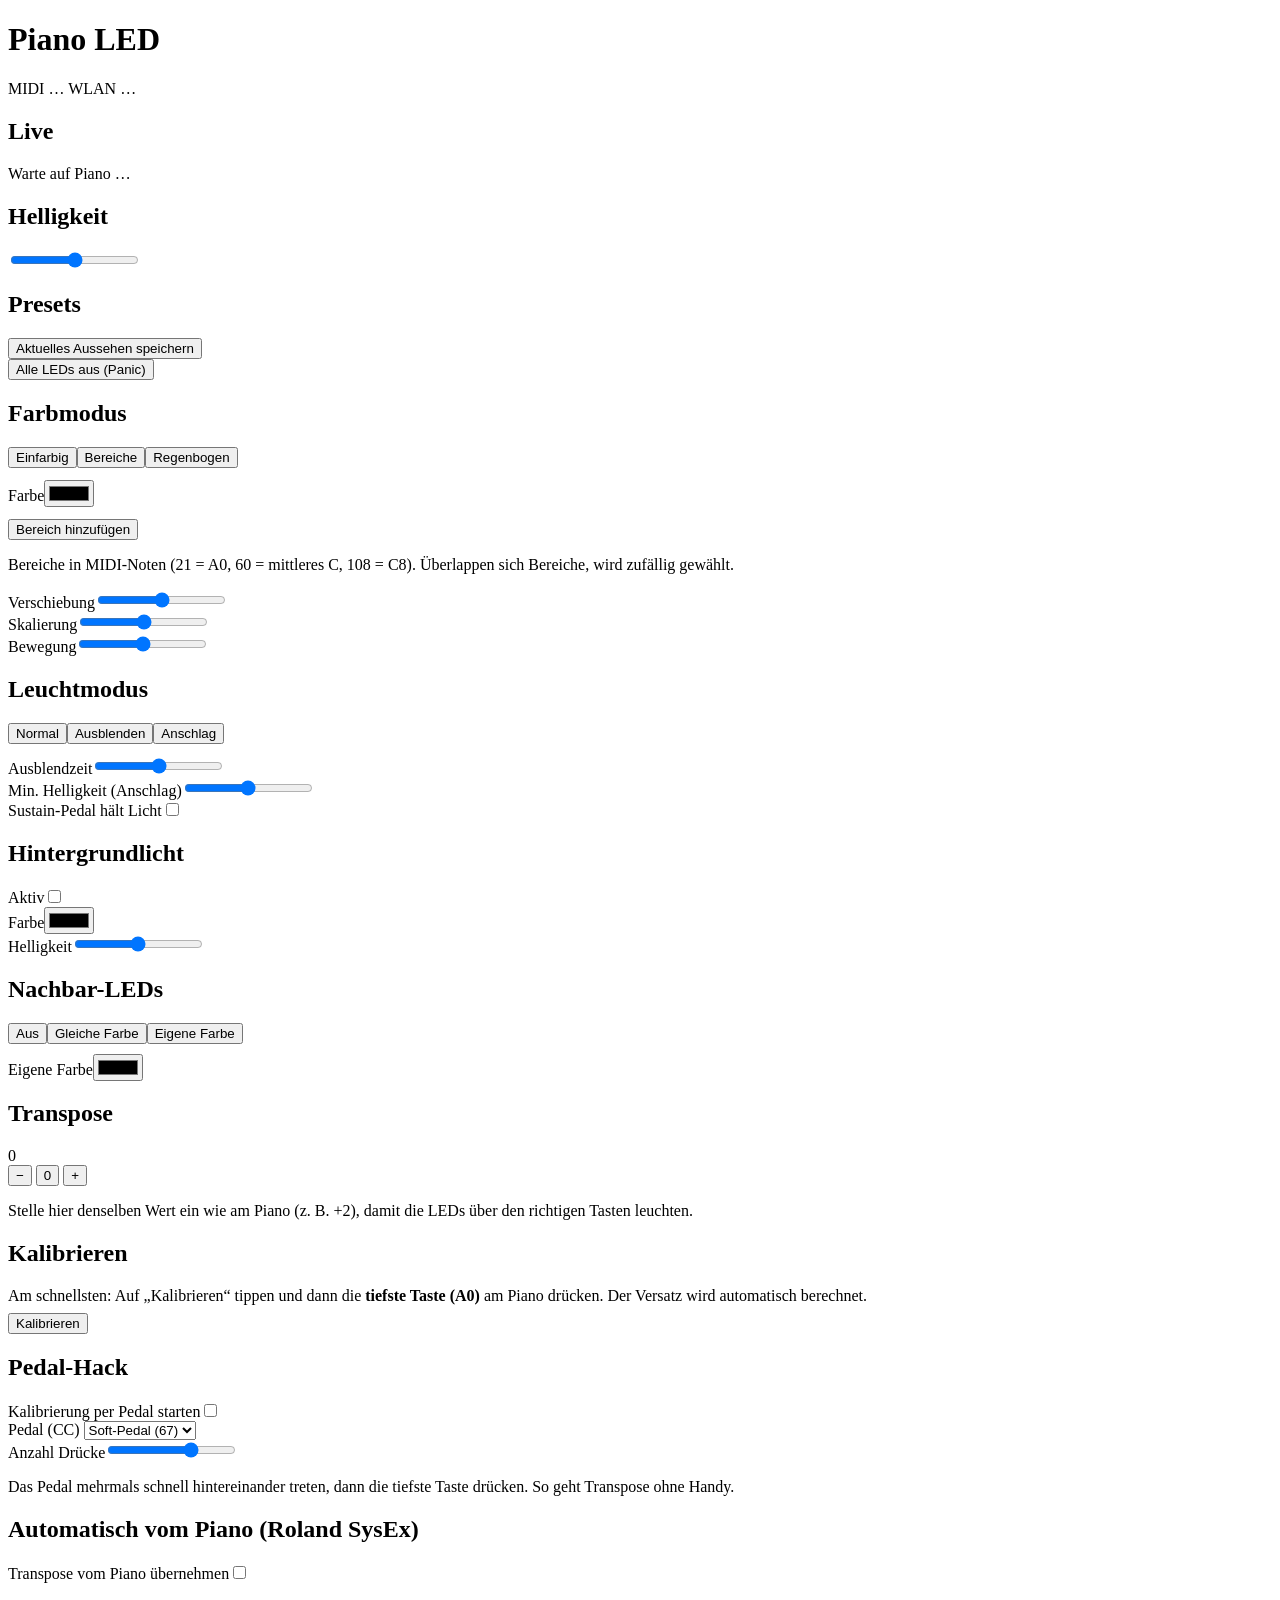
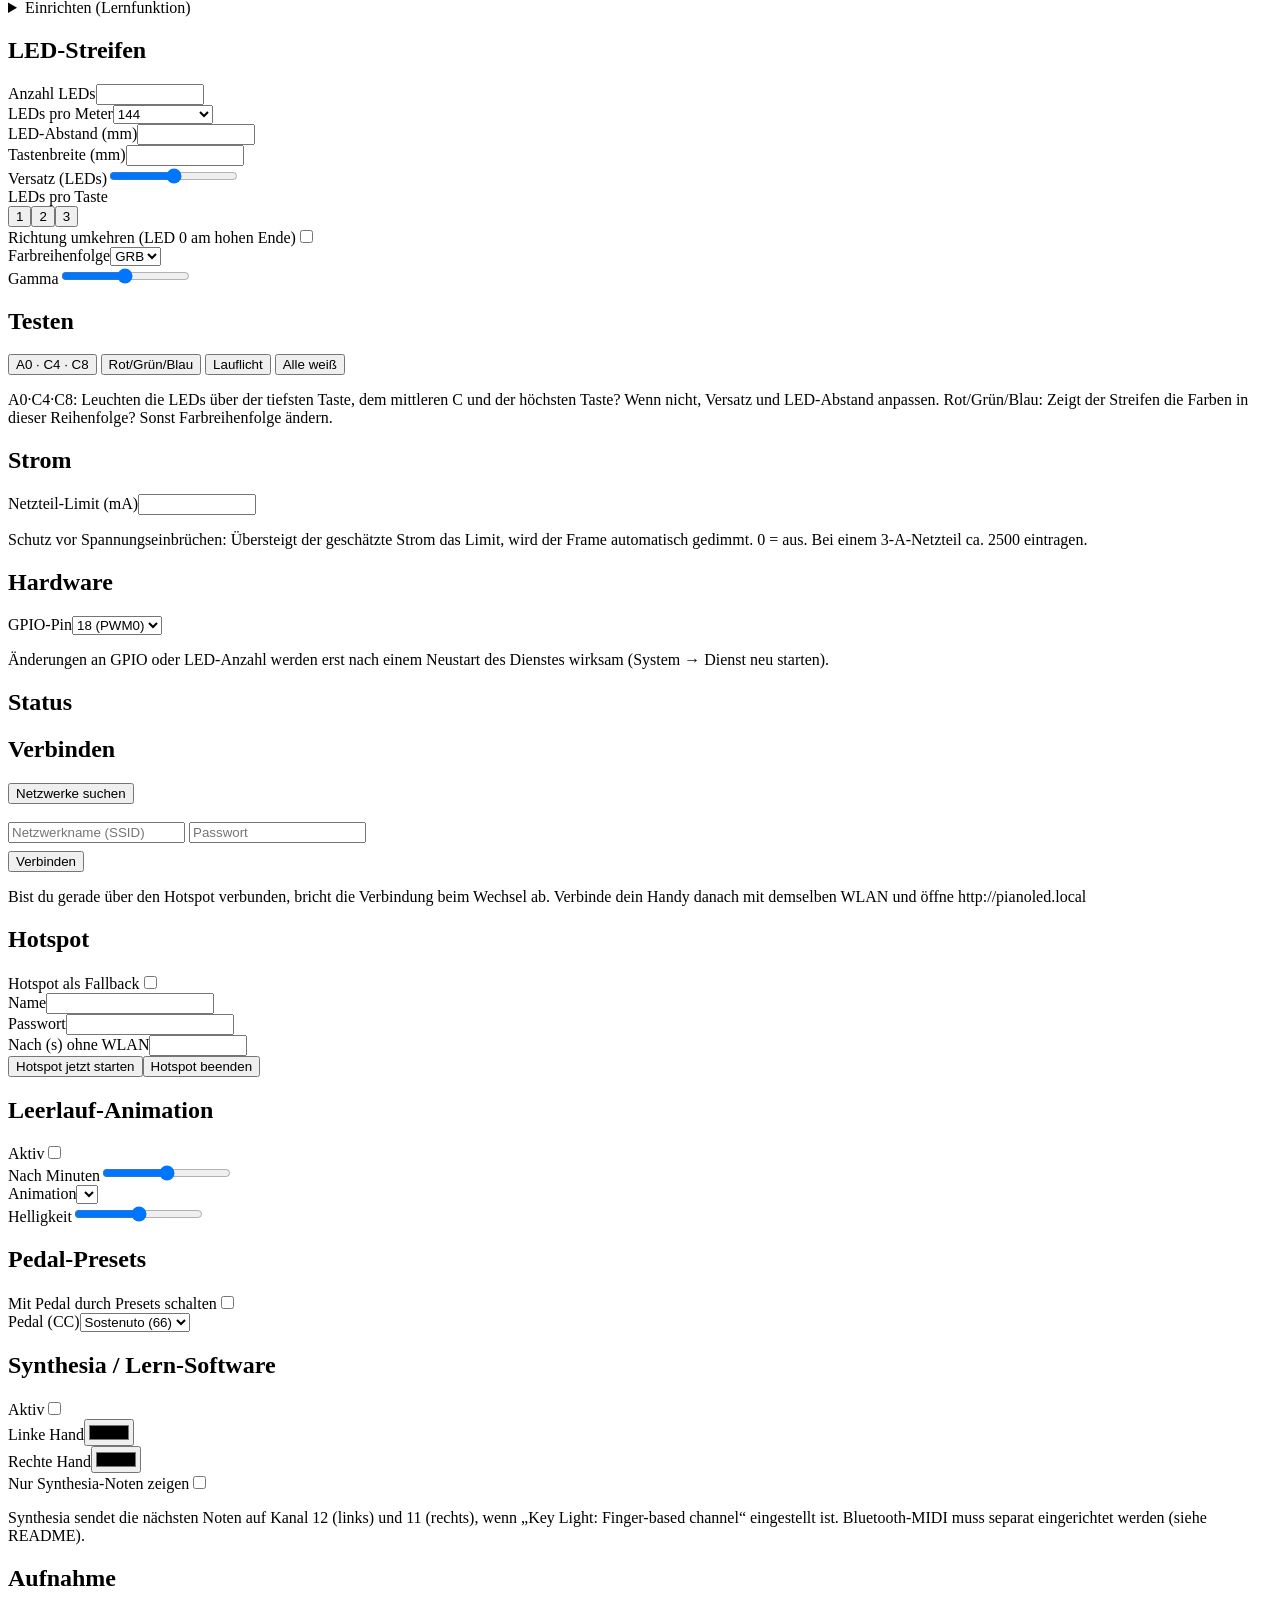
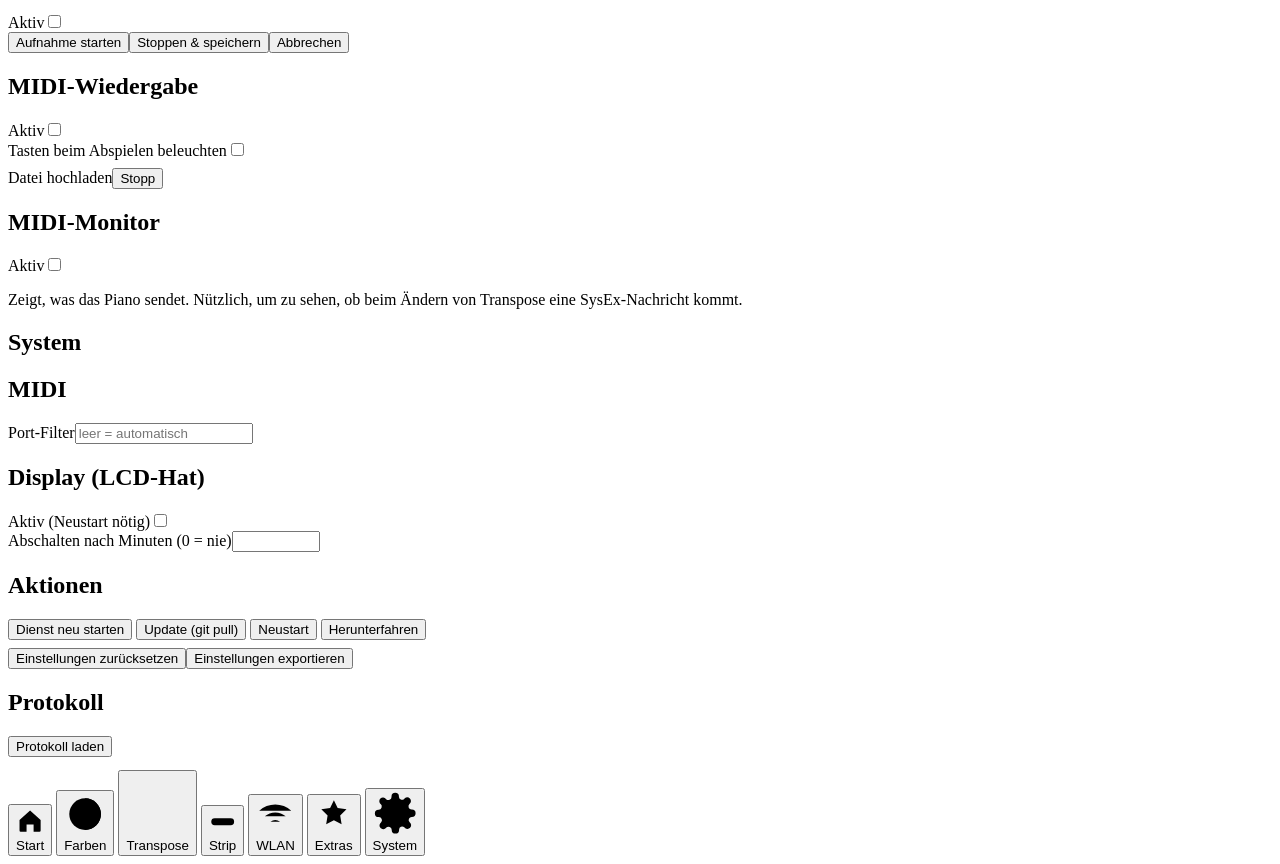
==== pianoled/web/static/index.html @ f8b2040e "Rewrite visualizer: event-driven core, web app, hotspot fallback, transpose Replace the 2019 single-" ====
<!doctype html>
<html lang="de">
<head>
<meta charset="utf-8">
<meta name="viewport" content="width=device-width,initial-scale=1,viewport-fit=cover">
<meta name="theme-color" content="#0f1115">
<title>Piano LED</title>
<link rel="manifest" href="/manifest.json">
<link rel="icon" href="/icon.svg">
<link rel="apple-touch-icon" href="/icon.svg">
<link rel="stylesheet" href="/style.css">
</head>
<body>
<header>
  <h1>Piano LED</h1>
  <span id="pill-midi" class="pill">MIDI …</span>
  <span id="pill-wifi" class="pill">WLAN …</span>
</header>
<main>

<!-- ===== Start ===== -->
<section class="tab active" id="tab-start">
  <div class="card">
    <h2>Live</h2>
    <div class="piano" id="piano"></div>
    <div class="strip" id="strip"></div>
    <p class="hint" id="live-hint">Warte auf Piano …</p>
  </div>
  <div class="card">
    <h2>Helligkeit</h2>
    <div class="row"><input type="range" min="1" max="100" data-cfg="look.brightness"><span class="val" data-val="look.brightness"></span></div>
    <div class="hint" id="power-hint"></div>
  </div>
  <div class="card">
    <h2>Presets</h2>
    <div class="list" id="preset-list"></div>
    <div class="btns" style="margin-top:8px"><button class="btn" id="btn-save-preset">Aktuelles Aussehen speichern</button></div>
  </div>
  <div class="card">
    <div class="btns"><button class="btn danger" id="btn-panic">Alle LEDs aus (Panic)</button></div>
  </div>
</section>

<!-- ===== Farben ===== -->
<section class="tab" id="tab-look">
  <div class="card">
    <h2>Farbmodus</h2>
    <div class="seg" data-seg="look.color_mode">
      <button data-v="single">Einfarbig</button><button data-v="multicolor">Bereiche</button><button data-v="rainbow">Regenbogen</button>
    </div>
    <div id="look-single" style="margin-top:12px">
      <div class="row"><label>Farbe</label><input type="color" data-color="look.color"></div>
      <div class="btns" id="quick-colors"></div>
    </div>
    <div id="look-multicolor" style="margin-top:12px">
      <div id="mc-list"></div>
      <div class="btns"><button class="btn small" id="mc-add">Bereich hinzufügen</button></div>
      <p class="hint">Bereiche in MIDI-Noten (21 = A0, 60 = mittleres C, 108 = C8). Überlappen sich Bereiche, wird zufällig gewählt.</p>
    </div>
    <div id="look-rainbow" style="margin-top:12px">
      <div class="row"><label>Verschiebung</label><input type="range" min="0" max="255" data-cfg="look.rainbow.offset"><span class="val" data-val="look.rainbow.offset"></span></div>
      <div class="row"><label>Skalierung</label><input type="range" min="10" max="400" data-cfg="look.rainbow.scale"><span class="val" data-val="look.rainbow.scale"></span></div>
      <div class="row"><label>Bewegung</label><input type="range" min="-100" max="100" data-cfg="look.rainbow.speed"><span class="val" data-val="look.rainbow.speed"></span></div>
    </div>
  </div>
  <div class="card">
    <h2>Leuchtmodus</h2>
    <div class="seg" data-seg="look.light_mode">
      <button data-v="normal">Normal</button><button data-v="fading">Ausblenden</button><button data-v="velocity">Anschlag</button>
    </div>
    <div class="row" style="margin-top:12px"><label>Ausblendzeit</label><input type="range" min="100" max="5000" step="50" data-cfg="look.fade_ms"><span class="val" data-val="look.fade_ms" data-unit=" ms"></span></div>
    <div class="row"><label>Min. Helligkeit (Anschlag)</label><input type="range" min="0" max="100" data-cfg="look.velocity_min"><span class="val" data-val="look.velocity_min" data-unit=" %"></span></div>
    <div class="toggle"><span>Sustain-Pedal hält Licht</span><input type="checkbox" data-cfg="look.sustain_holds_light"></div>
  </div>
  <div class="card">
    <h2>Hintergrundlicht</h2>
    <div class="toggle"><span>Aktiv</span><input type="checkbox" data-cfg="look.backlight.enabled"></div>
    <div class="row"><label>Farbe</label><input type="color" data-color="look.backlight.color"></div>
    <div class="row"><label>Helligkeit</label><input type="range" min="0" max="100" data-cfg="look.backlight.brightness"><span class="val" data-val="look.backlight.brightness" data-unit=" %"></span></div>
  </div>
  <div class="card">
    <h2>Nachbar-LEDs</h2>
    <div class="seg" data-seg="look.adjacent.mode"><button data-v="off">Aus</button><button data-v="same">Gleiche Farbe</button><button data-v="rgb">Eigene Farbe</button></div>
    <div class="row" style="margin-top:10px"><label>Eigene Farbe</label><input type="color" data-color="look.adjacent.color"></div>
  </div>
</section>

<!-- ===== Transpose ===== -->
<section class="tab" id="tab-transpose">
  <div class="card">
    <h2>Transpose</h2>
    <div class="bigt" id="transpose-value">0</div>
    <div class="big">
      <button class="btn" id="tr-minus">−</button>
      <button class="btn small" id="tr-zero">0</button>
      <button class="btn" id="tr-plus">+</button>
    </div>
    <p class="hint">Stelle hier denselben Wert ein wie am Piano (z. B. +2), damit die LEDs über den richtigen Tasten leuchten.</p>
  </div>
  <div class="card">
    <h2>Kalibrieren</h2>
    <p class="hint" style="margin-bottom:8px">Am schnellsten: Auf „Kalibrieren“ tippen und dann die <b>tiefste Taste (A0)</b> am Piano drücken. Der Versatz wird automatisch berechnet.</p>
    <div class="btns"><button class="btn primary" id="btn-calibrate">Kalibrieren</button></div>
    <p class="hint" id="calib-status"></p>
  </div>
  <div class="card">
    <h2>Pedal-Hack</h2>
    <div class="toggle"><span>Kalibrierung per Pedal starten</span><input type="checkbox" data-cfg="transpose.pedal_calibration.enabled"></div>
    <div class="row"><label>Pedal (CC)</label>
      <select data-cfg="transpose.pedal_calibration.control" data-int>
        <option value="67">Soft-Pedal (67)</option><option value="66">Sostenuto (66)</option><option value="64">Sustain (64)</option>
      </select></div>
    <div class="row"><label>Anzahl Drücke</label><input type="range" min="2" max="5" data-cfg="transpose.pedal_calibration.presses"><span class="val" data-val="transpose.pedal_calibration.presses"></span></div>
    <p class="hint">Das Pedal mehrmals schnell hintereinander treten, dann die tiefste Taste drücken. So geht Transpose ohne Handy.</p>
  </div>
  <div class="card">
    <h2>Automatisch vom Piano (Roland SysEx)</h2>
    <div class="toggle"><span>Transpose vom Piano übernehmen</span><input type="checkbox" data-cfg="transpose.roland_sysex.enabled"></div>
    <p class="hint" id="sysex-status"></p>
    <details><summary>Einrichten (Lernfunktion)</summary>
      <p class="hint">Voraussetzung: Am RD-700NX muss „Tx Edit Data“ (System/MIDI) eingeschaltet sein. Ablauf: 1) Am Piano Transpose auf 0 stellen, „Start“ tippen. 2) Transpose auf +1 stellen, „Nächster Schritt“. 3) Transpose auf +2 stellen, „Nächster Schritt“. 4) „Fertig“.</p>
      <div class="btns"><button class="btn small" id="learn-start">Start</button><button class="btn small" id="learn-next">Nächster Schritt</button><button class="btn small primary" id="learn-finish">Fertig</button></div>
      <p class="hint" id="learn-status"></p>
    </details>
  </div>
</section>

<!-- ===== Strip ===== -->
<section class="tab" id="tab-strip">
  <div class="card">
    <h2>LED-Streifen</h2>
    <div class="row"><label>Anzahl LEDs</label><input type="number" min="1" max="2000" data-cfg="strip.led_count" data-int style="width:100px"></div>
    <div class="row"><label>LEDs pro Meter</label><select id="led-density"><option value="144">144</option><option value="120">120</option><option value="96">96</option><option value="60">60</option><option value="0">Eigener Wert</option></select></div>
    <div class="row"><label>LED-Abstand (mm)</label><input type="number" step="0.01" data-cfg="strip.led_pitch_mm" data-float style="width:110px"></div>
    <div class="row"><label>Tastenbreite (mm)</label><input type="number" step="0.1" data-cfg="strip.key_pitch_mm" data-float style="width:110px"></div>
    <div class="row"><label>Versatz (LEDs)</label><input type="range" min="-30" max="30" data-cfg="strip.led_offset"><span class="val" data-val="strip.led_offset"></span></div>
    <div class="row"><label>LEDs pro Taste</label><div class="seg" data-seg="strip.leds_per_key" data-int style="flex:2"><button data-v="1">1</button><button data-v="2">2</button><button data-v="3">3</button></div></div>
    <div class="toggle"><span>Richtung umkehren (LED 0 am hohen Ende)</span><input type="checkbox" data-cfg="strip.reverse"></div>
    <div class="row"><label>Farbreihenfolge</label><select data-cfg="strip.color_order"><option>GRB</option><option>RGB</option><option>BGR</option><option>RBG</option><option>GBR</option><option>BRG</option></select></div>
    <div class="row"><label>Gamma</label><input type="range" min="1" max="3" step="0.1" data-cfg="strip.gamma" data-float><span class="val" data-val="strip.gamma"></span></div>
  </div>
  <div class="card">
    <h2>Testen</h2>
    <div class="btns">
      <button class="btn small" data-test='{"kind":"keys","keys":[21,60,108],"seconds":8}'>A0 · C4 · C8</button>
      <button class="btn small" data-test='{"kind":"rgb","seconds":9}'>Rot/Grün/Blau</button>
      <button class="btn small" data-test='{"kind":"chase","seconds":10}'>Lauflicht</button>
      <button class="btn small" data-test='{"kind":"all","color":[255,255,255],"seconds":5}'>Alle weiß</button>
    </div>
    <p class="hint">A0·C4·C8: Leuchten die LEDs über der tiefsten Taste, dem mittleren C und der höchsten Taste? Wenn nicht, Versatz und LED-Abstand anpassen. Rot/Grün/Blau: Zeigt der Streifen die Farben in dieser Reihenfolge? Sonst Farbreihenfolge ändern.</p>
  </div>
  <div class="card">
    <h2>Strom</h2>
    <div class="row"><label>Netzteil-Limit (mA)</label><input type="number" step="100" min="0" data-cfg="strip.max_current_ma" data-int style="width:110px"></div>
    <p class="hint">Schutz vor Spannungseinbrüchen: Übersteigt der geschätzte Strom das Limit, wird der Frame automatisch gedimmt. 0 = aus. Bei einem 3-A-Netzteil ca. 2500 eintragen.</p>
    <div class="hint" id="power-hint2"></div>
  </div>
  <div class="card">
    <h2>Hardware</h2>
    <div class="row"><label>GPIO-Pin</label><select data-cfg="strip.gpio_pin" data-int><option value="18">18 (PWM0)</option><option value="12">12 (PWM0)</option><option value="21">21 (PCM)</option><option value="10">10 (SPI)</option></select></div>
    <p class="hint">Änderungen an GPIO oder LED-Anzahl werden erst nach einem Neustart des Dienstes wirksam (System → Dienst neu starten).</p>
  </div>
</section>

<!-- ===== WLAN ===== -->
<section class="tab" id="tab-wifi">
  <div class="card">
    <h2>Status</h2>
    <div id="wifi-state"></div>
  </div>
  <div class="card">
    <h2>Verbinden</h2>
    <div class="btns" style="margin-bottom:8px"><button class="btn small" id="wifi-scan">Netzwerke suchen</button></div>
    <div class="list" id="wifi-list"></div>
    <div style="margin-top:10px">
      <input type="text" id="wifi-ssid" placeholder="Netzwerkname (SSID)" autocapitalize="off">
      <input type="password" id="wifi-pass" placeholder="Passwort" style="margin-top:8px">
      <div class="btns" style="margin-top:8px"><button class="btn primary" id="wifi-connect">Verbinden</button></div>
    </div>
    <p class="hint">Bist du gerade über den Hotspot verbunden, bricht die Verbindung beim Wechsel ab. Verbinde dein Handy danach mit demselben WLAN und öffne http://pianoled.local</p>
  </div>
  <div class="card">
    <h2>Hotspot</h2>
    <div class="toggle"><span>Hotspot als Fallback</span><input type="checkbox" data-cfg="network.hotspot.enabled"></div>
    <div class="row"><label>Name</label><input type="text" data-cfg="network.hotspot.ssid" style="width:160px"></div>
    <div class="row"><label>Passwort</label><input type="text" data-cfg="network.hotspot.password" style="width:160px"></div>
    <div class="row"><label>Nach (s) ohne WLAN</label><input type="number" data-cfg="network.hotspot.fallback_after_s" data-int style="width:90px"></div>
    <div class="btns"><button class="btn small" id="hotspot-now">Hotspot jetzt starten</button><button class="btn small" id="hotspot-stop">Hotspot beenden</button></div>
    <div class="list" id="wifi-known" style="margin-top:10px"></div>
  </div>
</section>

<!-- ===== Extras ===== -->
<section class="tab" id="tab-extras">
  <div class="card">
    <h2>Leerlauf-Animation</h2>
    <div class="toggle"><span>Aktiv</span><input type="checkbox" data-cfg="features.idle_animation.enabled"></div>
    <div class="row"><label>Nach Minuten</label><input type="range" min="1" max="60" data-cfg="features.idle_animation.after_min"><span class="val" data-val="features.idle_animation.after_min"></span></div>
    <div class="row"><label>Animation</label><select data-cfg="features.idle_animation.animation" id="anim-select"></select></div>
    <div class="row"><label>Helligkeit</label><input type="range" min="1" max="100" data-cfg="features.idle_animation.brightness"><span class="val" data-val="features.idle_animation.brightness" data-unit=" %"></span></div>
  </div>
  <div class="card">
    <h2>Pedal-Presets</h2>
    <div class="toggle"><span>Mit Pedal durch Presets schalten</span><input type="checkbox" data-cfg="features.pedal_presets.enabled"></div>
    <div class="row"><label>Pedal (CC)</label><select data-cfg="features.pedal_presets.control" data-int><option value="66">Sostenuto (66)</option><option value="67">Soft (67)</option><option value="64">Sustain (64)</option></select></div>
  </div>
  <div class="card">
    <h2>Synthesia / Lern-Software</h2>
    <div class="toggle"><span>Aktiv</span><input type="checkbox" data-cfg="features.synthesia.enabled"></div>
    <div class="row"><label>Linke Hand</label><input type="color" data-color="features.synthesia.left_color"></div>
    <div class="row"><label>Rechte Hand</label><input type="color" data-color="features.synthesia.right_color"></div>
    <div class="toggle"><span>Nur Synthesia-Noten zeigen</span><input type="checkbox" data-cfg="features.synthesia.hide_normal_notes"></div>
    <p class="hint">Synthesia sendet die nächsten Noten auf Kanal 12 (links) und 11 (rechts), wenn „Key Light: Finger-based channel“ eingestellt ist. Bluetooth-MIDI muss separat eingerichtet werden (siehe README).</p>
  </div>
  <div class="card">
    <h2>Aufnahme</h2>
    <div class="toggle"><span>Aktiv</span><input type="checkbox" data-cfg="features.recorder.enabled"></div>
    <div id="rec-ui">
      <div class="btns"><button class="btn small" id="rec-start">Aufnahme starten</button><button class="btn small primary" id="rec-stop">Stoppen &amp; speichern</button><button class="btn small" id="rec-cancel">Abbrechen</button></div>
      <p class="hint" id="rec-status"></p>
    </div>
  </div>
  <div class="card">
    <h2>MIDI-Wiedergabe</h2>
    <div class="toggle"><span>Aktiv</span><input type="checkbox" data-cfg="features.player.enabled"></div>
    <div class="toggle"><span>Tasten beim Abspielen beleuchten</span><input type="checkbox" data-cfg="features.player.light_keys"></div>
    <div id="player-ui">
      <div class="list" id="song-list"></div>
      <div class="btns" style="margin-top:8px"><label class="btn small" style="text-align:center">Datei hochladen<input type="file" id="song-upload" accept=".mid,.midi" multiple hidden></label><button class="btn small danger" id="player-stop">Stopp</button></div>
      <p class="hint" id="player-status"></p>
    </div>
  </div>
  <div class="card">
    <h2>MIDI-Monitor</h2>
    <div class="toggle"><span>Aktiv</span><input type="checkbox" id="monitor-toggle"></div>
    <pre id="monitor-log"></pre>
    <p class="hint">Zeigt, was das Piano sendet. Nützlich, um zu sehen, ob beim Ändern von Transpose eine SysEx-Nachricht kommt.</p>
  </div>
</section>

<!-- ===== System ===== -->
<section class="tab" id="tab-system">
  <div class="card">
    <h2>System</h2>
    <div id="sys-info"></div>
  </div>
  <div class="card">
    <h2>MIDI</h2>
    <div id="midi-info"></div>
    <div class="row"><label>Port-Filter</label><input type="text" data-cfg="midi.port_filter" placeholder="leer = automatisch" style="width:170px"></div>
  </div>
  <div class="card">
    <h2>Display (LCD-Hat)</h2>
    <div class="toggle"><span>Aktiv (Neustart nötig)</span><input type="checkbox" data-cfg="features.lcd.enabled"></div>
    <div class="row"><label>Abschalten nach Minuten (0 = nie)</label><input type="number" min="0" max="120" data-cfg="features.lcd.off_after_min" data-int style="width:80px"></div>
  </div>
  <div class="card">
    <h2>Aktionen</h2>
    <div class="btns">
      <button class="btn" id="sys-restart">Dienst neu starten</button>
      <button class="btn" id="sys-update">Update (git pull)</button>
      <button class="btn" id="sys-reboot">Neustart</button>
      <button class="btn danger" id="sys-shutdown">Herunterfahren</button>
    </div>
    <div class="btns" style="margin-top:8px"><button class="btn small" id="cfg-reset">Einstellungen zurücksetzen</button><button class="btn small" id="cfg-export">Einstellungen exportieren</button></div>
  </div>
  <div class="card">
    <h2>Protokoll</h2>
    <div class="btns"><button class="btn small" id="log-load">Protokoll laden</button></div>
    <pre id="log-view"></pre>
  </div>
</section>
</main>

<nav>
  <button data-tab="start" class="active"><svg viewBox="0 0 24 24"><path d="M3 11l9-8 9 8v9a1 1 0 0 1-1 1h-5v-6H9v6H4a1 1 0 0 1-1-1z"/></svg>Start</button>
  <button data-tab="look"><svg viewBox="0 0 24 24"><circle cx="12" cy="12" r="9"/><path d="M12 3a9 9 0 0 1 0 18"/></svg>Farben</button>
  <button data-tab="transpose"><svg viewBox="0 0 24 24"><path d="M4 12h16M12 4v16"/></svg>Transpose</button>
  <button data-tab="strip"><svg viewBox="0 0 24 24"><rect x="2" y="9" width="20" height="6" rx="3"/><path d="M6 12h.01M10 12h.01M14 12h.01M18 12h.01"/></svg>Strip</button>
  <button data-tab="wifi"><svg viewBox="0 0 24 24"><path d="M2 8.5a15 15 0 0 1 20 0M5.5 12a10 10 0 0 1 13 0M9 15.5a5 5 0 0 1 6 0M12 19h.01"/></svg>WLAN</button>
  <button data-tab="extras"><svg viewBox="0 0 24 24"><path d="M12 2l2.4 5 5.6.8-4 3.9.9 5.6L12 14.7 7.1 17.3 8 11.7 4 7.8 9.6 7z"/></svg>Extras</button>
  <button data-tab="system"><svg viewBox="0 0 24 24"><circle cx="12" cy="12" r="3"/><path d="M19.4 15a1.7 1.7 0 0 0 .3 1.8l.1.1a2 2 0 1 1-2.8 2.8l-.1-.1a1.7 1.7 0 0 0-1.8-.3 1.7 1.7 0 0 0-1 1.5V21a2 2 0 1 1-4 0v-.1a1.7 1.7 0 0 0-1.1-1.5 1.7 1.7 0 0 0-1.8.3l-.1.1a2 2 0 1 1-2.8-2.8l.1-.1a1.7 1.7 0 0 0 .3-1.8 1.7 1.7 0 0 0-1.5-1H3a2 2 0 1 1 0-4h.1a1.7 1.7 0 0 0 1.5-1.1 1.7 1.7 0 0 0-.3-1.8l-.1-.1a2 2 0 1 1 2.8-2.8l.1.1a1.7 1.7 0 0 0 1.8.3H9a1.7 1.7 0 0 0 1-1.5V3a2 2 0 1 1 4 0v.1a1.7 1.7 0 0 0 1 1.5 1.7 1.7 0 0 0 1.8-.3l.1-.1a2 2 0 1 1 2.8 2.8l-.1.1a1.7 1.7 0 0 0-.3 1.8V9a1.7 1.7 0 0 0 1.5 1H21a2 2 0 1 1 0 4h-.1a1.7 1.7 0 0 0-1.5 1z"/></svg>System</button>
</nav>
<div class="toast" id="toast"></div>
<script src="/app.js"></script>
</body>
</html>
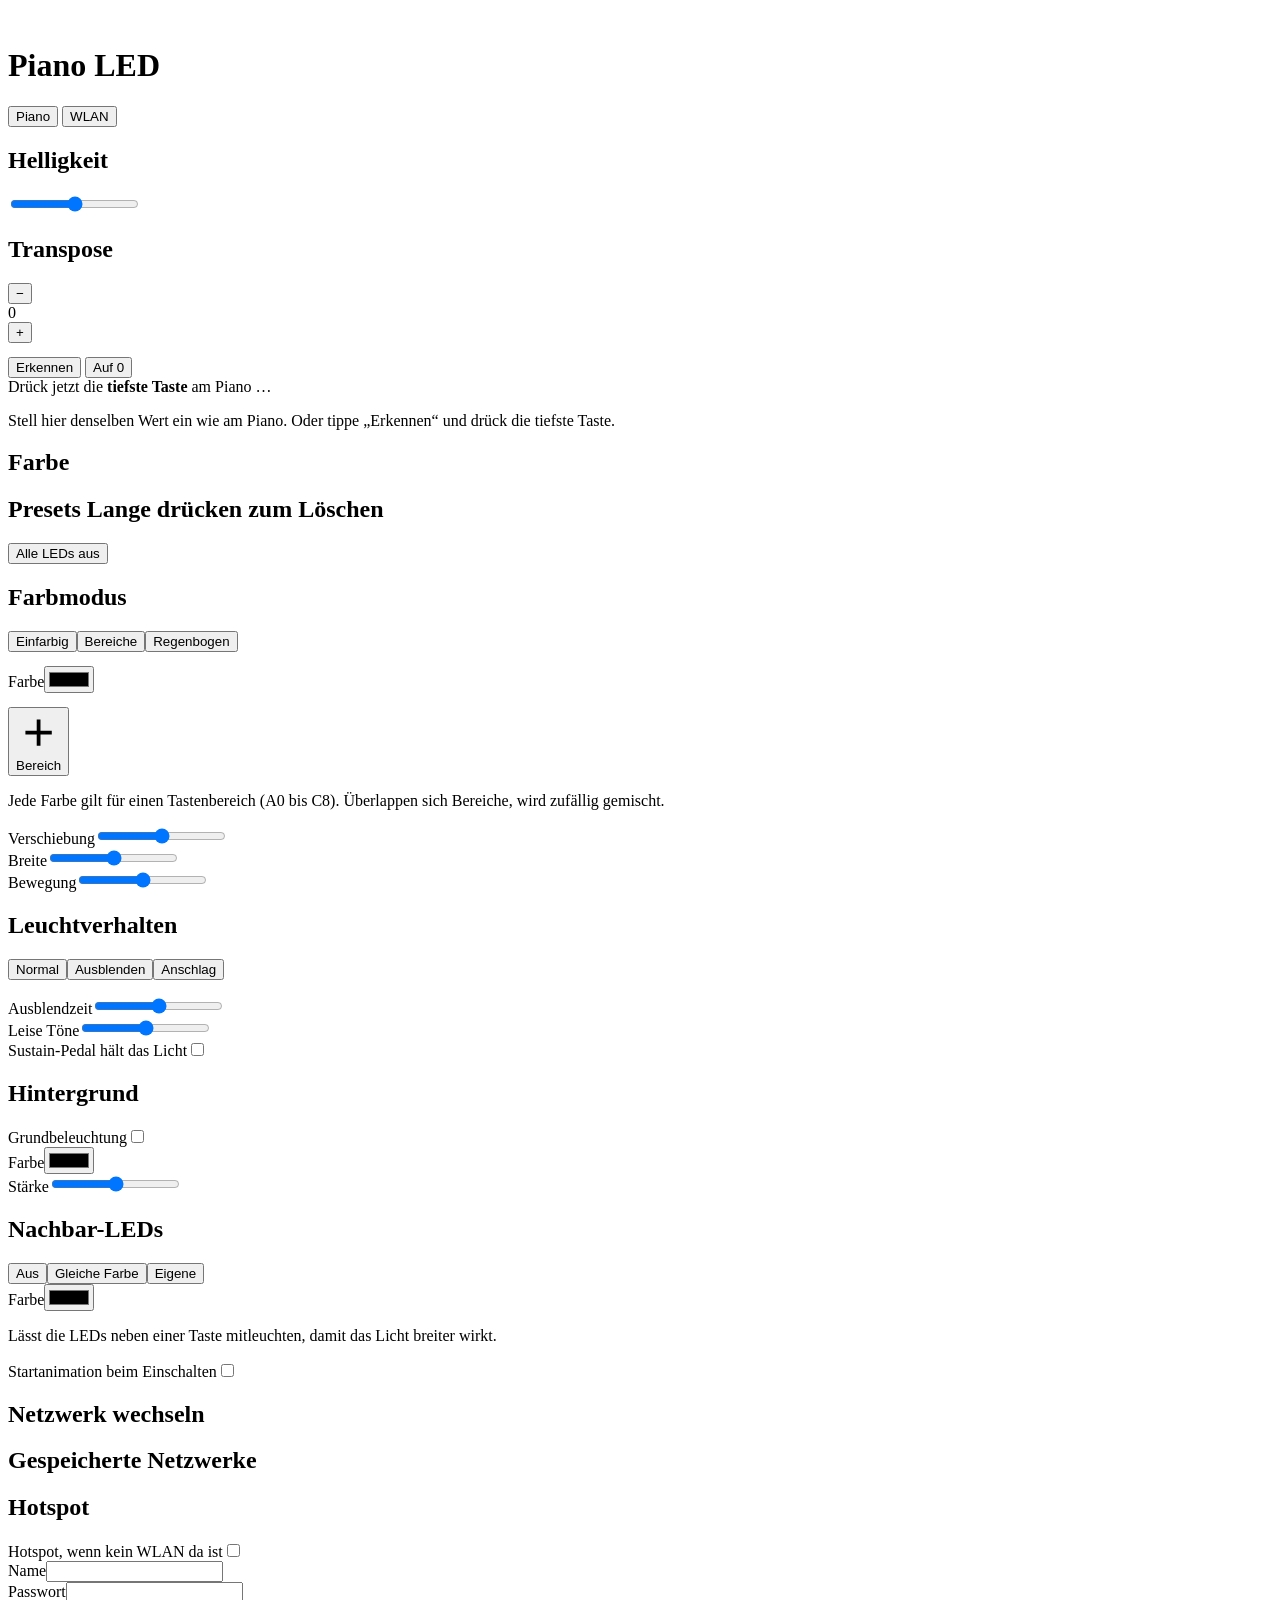
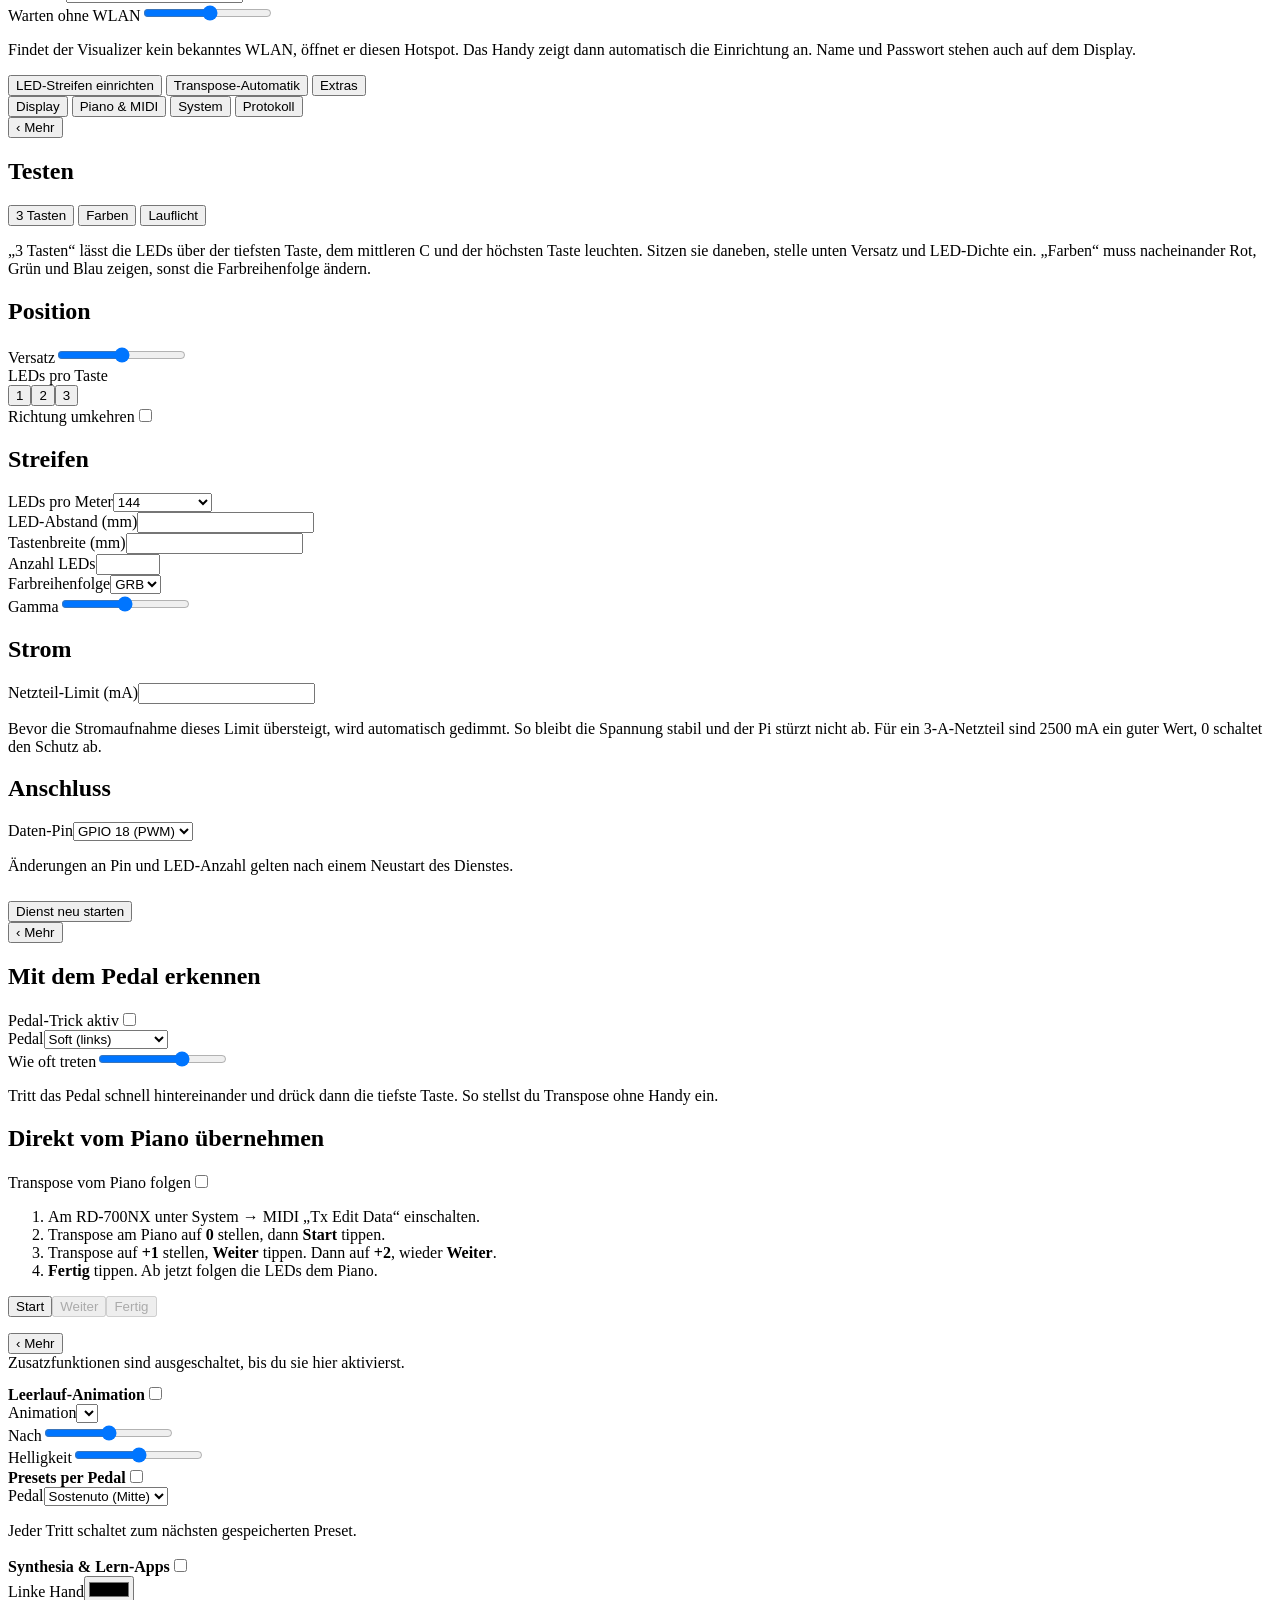
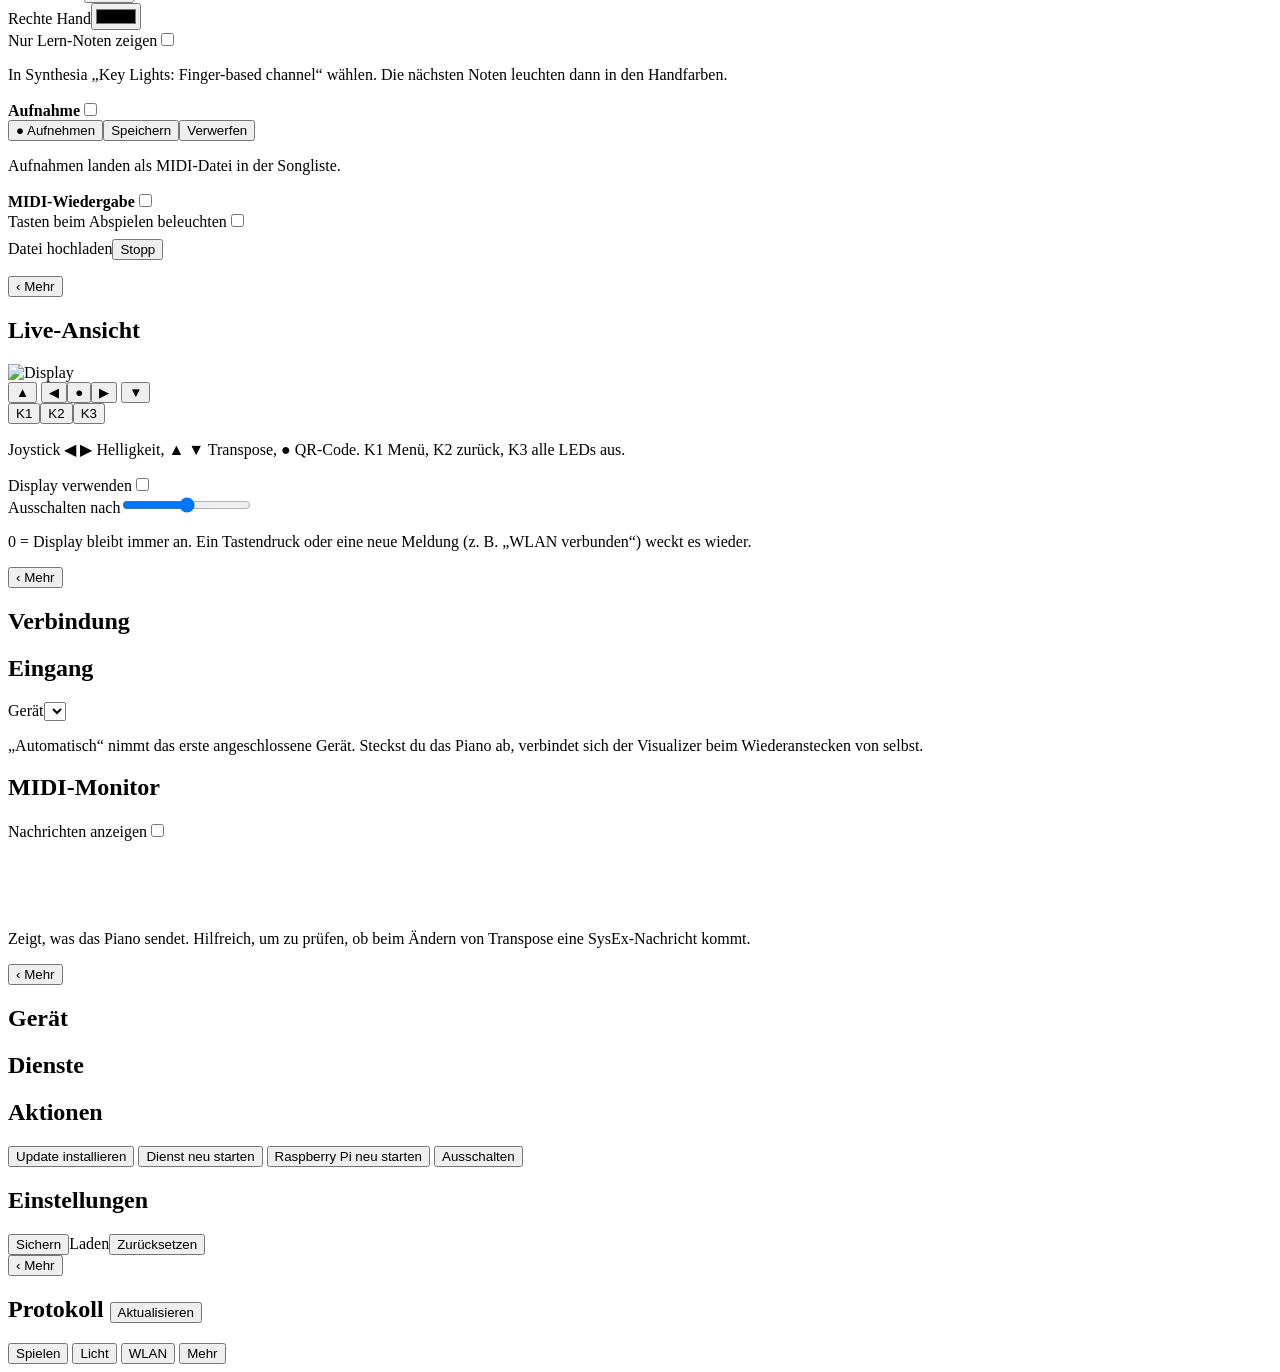
==== commit d185e3c9: "Version 2.1: self-healing, captive-portal WiFi setup, display and app redesign Self-healing - Superv" ====
--- a/pianoled/web/static/index.html
+++ b/pianoled/web/static/index.html
@@ -3,285 +3,339 @@
 <head>
 <meta charset="utf-8">
 <meta name="viewport" content="width=device-width,initial-scale=1,viewport-fit=cover">
-<meta name="theme-color" content="#0f1115">
+<meta name="theme-color" content="#0b0d12">
+<meta name="apple-mobile-web-app-capable" content="yes">
+<meta name="apple-mobile-web-app-status-bar-style" content="black-translucent">
+<meta name="apple-mobile-web-app-title" content="Piano LED">
 <title>Piano LED</title>
 <link rel="manifest" href="/manifest.json">
 <link rel="icon" href="/icon.svg">
 <link rel="apple-touch-icon" href="/icon.svg">
-<link rel="stylesheet" href="/style.css">
+<link rel="stylesheet" href="/static/style.css">
 </head>
 <body>
-<header>
+<header class="top">
+  <img class="logo" src="/icon.svg" alt="">
   <h1>Piano LED</h1>
-  <span id="pill-midi" class="pill">MIDI …</span>
-  <span id="pill-wifi" class="pill">WLAN …</span>
+  <button class="chip" id="chip-piano" data-go="more/midi"><i></i><span>Piano</span></button>
+  <button class="chip" id="chip-wifi" data-go="wifi"><i></i><span>WLAN</span></button>
 </header>
+<div id="banners"></div>
+
 <main>
-
-<!-- ===== Start ===== -->
-<section class="tab active" id="tab-start">
-  <div class="card">
-    <h2>Live</h2>
-    <div class="piano" id="piano"></div>
-    <div class="strip" id="strip"></div>
-    <p class="hint" id="live-hint">Warte auf Piano …</p>
-  </div>
-  <div class="card">
-    <h2>Helligkeit</h2>
-    <div class="row"><input type="range" min="1" max="100" data-cfg="look.brightness"><span class="val" data-val="look.brightness"></span></div>
-    <div class="hint" id="power-hint"></div>
-  </div>
-  <div class="card">
-    <h2>Presets</h2>
-    <div class="list" id="preset-list"></div>
-    <div class="btns" style="margin-top:8px"><button class="btn" id="btn-save-preset">Aktuelles Aussehen speichern</button></div>
-  </div>
-  <div class="card">
-    <div class="btns"><button class="btn danger" id="btn-panic">Alle LEDs aus (Panic)</button></div>
-  </div>
+<!-- ============================ SPIELEN ============================ -->
+<section class="view" id="view-play">
+  <div class="card">
+    <div class="piano" id="piano" aria-label="Live-Tastatur"></div>
+    <div class="strip hidden" id="sim-strip" title="Simulierter LED-Streifen"></div>
+    <div class="live" id="live"></div>
+  </div>
+
+  <div class="card">
+    <h2>Helligkeit <span class="right val" data-val="look.brightness" data-unit=" %"></span></h2>
+    <div class="row"><input type="range" class="big" min="1" max="100" data-cfg="look.brightness" aria-label="Helligkeit"></div>
+  </div>
+
+  <div class="card">
+    <h2>Transpose <span class="right sub" id="tp-hint"></span></h2>
+    <div class="tp">
+      <button class="round" id="tp-down" aria-label="Transpose minus">−</button>
+      <div class="num" id="tp-num">0</div>
+      <button class="round" id="tp-up" aria-label="Transpose plus">+</button>
+    </div>
+    <div class="btns" style="margin-top:14px">
+      <button class="btn" id="tp-calibrate">Erkennen</button>
+      <button class="btn" id="tp-zero">Auf 0</button>
+    </div>
+    <div class="calib hidden" id="calib-box"><span class="spin"></span><span>Drück jetzt die <b>tiefste Taste</b> am Piano …</span></div>
+    <p class="hint">Stell hier denselben Wert ein wie am Piano. Oder tippe „Erkennen“ und drück die tiefste Taste.</p>
+  </div>
+
+  <div class="card">
+    <h2>Farbe</h2>
+    <div class="swatches" id="swatches"></div>
+  </div>
+
+  <div class="card">
+    <h2>Presets <span class="right sub">Lange drücken zum Löschen</span></h2>
+    <div class="presets" id="presets"></div>
+  </div>
+
+  <button class="btn danger block" id="panic">Alle LEDs aus</button>
 </section>
 
-<!-- ===== Farben ===== -->
-<section class="tab" id="tab-look">
+<!-- ============================ LICHT ============================ -->
+<section class="view" id="view-light">
   <div class="card">
     <h2>Farbmodus</h2>
-    <div class="seg" data-seg="look.color_mode">
-      <button data-v="single">Einfarbig</button><button data-v="multicolor">Bereiche</button><button data-v="rainbow">Regenbogen</button>
-    </div>
-    <div id="look-single" style="margin-top:12px">
-      <div class="row"><label>Farbe</label><input type="color" data-color="look.color"></div>
-      <div class="btns" id="quick-colors"></div>
-    </div>
-    <div id="look-multicolor" style="margin-top:12px">
+    <div class="seg" data-seg="look.color_mode"><button data-v="single">Einfarbig</button><button data-v="multicolor">Bereiche</button><button data-v="rainbow">Regenbogen</button></div>
+    <div id="mode-single" class="stack" style="margin-top:14px">
+      <div class="row"><span class="label">Farbe</span><input type="color" class="pick" data-color="look.color"></div>
+    </div>
+    <div id="mode-multicolor" style="margin-top:14px">
       <div id="mc-list"></div>
-      <div class="btns"><button class="btn small" id="mc-add">Bereich hinzufügen</button></div>
-      <p class="hint">Bereiche in MIDI-Noten (21 = A0, 60 = mittleres C, 108 = C8). Überlappen sich Bereiche, wird zufällig gewählt.</p>
-    </div>
-    <div id="look-rainbow" style="margin-top:12px">
+      <button class="btn sm" id="mc-add"><svg viewBox="0 0 24 24" fill="none" stroke="currentColor" stroke-width="2"><path d="M12 5v14M5 12h14"/></svg>Bereich</button>
+      <p class="hint">Jede Farbe gilt für einen Tastenbereich (A0 bis C8). Überlappen sich Bereiche, wird zufällig gemischt.</p>
+    </div>
+    <div id="mode-rainbow" style="margin-top:14px">
       <div class="row"><label>Verschiebung</label><input type="range" min="0" max="255" data-cfg="look.rainbow.offset"><span class="val" data-val="look.rainbow.offset"></span></div>
-      <div class="row"><label>Skalierung</label><input type="range" min="10" max="400" data-cfg="look.rainbow.scale"><span class="val" data-val="look.rainbow.scale"></span></div>
+      <div class="row"><label>Breite</label><input type="range" min="10" max="400" data-cfg="look.rainbow.scale"><span class="val" data-val="look.rainbow.scale" data-unit=" %"></span></div>
       <div class="row"><label>Bewegung</label><input type="range" min="-100" max="100" data-cfg="look.rainbow.speed"><span class="val" data-val="look.rainbow.speed"></span></div>
     </div>
   </div>
-  <div class="card">
-    <h2>Leuchtmodus</h2>
-    <div class="seg" data-seg="look.light_mode">
-      <button data-v="normal">Normal</button><button data-v="fading">Ausblenden</button><button data-v="velocity">Anschlag</button>
-    </div>
-    <div class="row" style="margin-top:12px"><label>Ausblendzeit</label><input type="range" min="100" max="5000" step="50" data-cfg="look.fade_ms"><span class="val" data-val="look.fade_ms" data-unit=" ms"></span></div>
-    <div class="row"><label>Min. Helligkeit (Anschlag)</label><input type="range" min="0" max="100" data-cfg="look.velocity_min"><span class="val" data-val="look.velocity_min" data-unit=" %"></span></div>
-    <div class="toggle"><span>Sustain-Pedal hält Licht</span><input type="checkbox" data-cfg="look.sustain_holds_light"></div>
-  </div>
-  <div class="card">
-    <h2>Hintergrundlicht</h2>
-    <div class="toggle"><span>Aktiv</span><input type="checkbox" data-cfg="look.backlight.enabled"></div>
-    <div class="row"><label>Farbe</label><input type="color" data-color="look.backlight.color"></div>
-    <div class="row"><label>Helligkeit</label><input type="range" min="0" max="100" data-cfg="look.backlight.brightness"><span class="val" data-val="look.backlight.brightness" data-unit=" %"></span></div>
-  </div>
+
+  <div class="card">
+    <h2>Leuchtverhalten</h2>
+    <div class="seg" data-seg="look.light_mode"><button data-v="normal">Normal</button><button data-v="fading">Ausblenden</button><button data-v="velocity">Anschlag</button></div>
+    <p class="hint" id="light-desc"></p>
+    <div class="row" id="row-fade"><label>Ausblendzeit</label><input type="range" min="100" max="4000" step="50" data-cfg="look.fade_ms"><span class="val" data-val="look.fade_ms" data-unit=" ms"></span></div>
+    <div class="row" id="row-vmin"><label>Leise Töne</label><input type="range" min="0" max="80" data-cfg="look.velocity_min"><span class="val" data-val="look.velocity_min" data-unit=" %"></span></div>
+    <label class="row"><span class="label">Sustain-Pedal hält das Licht</span><span class="switch"><input type="checkbox" data-cfg="look.sustain_holds_light"><span></span></span></label>
+  </div>
+
+  <div class="card">
+    <h2>Hintergrund</h2>
+    <label class="row"><span class="label">Grundbeleuchtung</span><span class="switch"><input type="checkbox" data-cfg="look.backlight.enabled"><span></span></span></label>
+    <div id="backlight-opts">
+      <div class="row"><span class="label">Farbe</span><input type="color" class="pick" data-color="look.backlight.color"></div>
+      <div class="row"><label>Stärke</label><input type="range" min="1" max="60" data-cfg="look.backlight.brightness"><span class="val" data-val="look.backlight.brightness" data-unit=" %"></span></div>
+    </div>
+  </div>
+
   <div class="card">
     <h2>Nachbar-LEDs</h2>
-    <div class="seg" data-seg="look.adjacent.mode"><button data-v="off">Aus</button><button data-v="same">Gleiche Farbe</button><button data-v="rgb">Eigene Farbe</button></div>
-    <div class="row" style="margin-top:10px"><label>Eigene Farbe</label><input type="color" data-color="look.adjacent.color"></div>
+    <div class="seg" data-seg="look.adjacent.mode"><button data-v="off">Aus</button><button data-v="same">Gleiche Farbe</button><button data-v="rgb">Eigene</button></div>
+    <div class="row hidden" id="adj-color"><span class="label">Farbe</span><input type="color" class="pick" data-color="look.adjacent.color"></div>
+    <p class="hint">Lässt die LEDs neben einer Taste mitleuchten, damit das Licht breiter wirkt.</p>
+  </div>
+
+  <div class="card">
+    <label class="row"><span class="label">Startanimation beim Einschalten</span><span class="switch"><input type="checkbox" data-cfg="look.startup_animation"><span></span></span></label>
   </div>
 </section>
 
-<!-- ===== Transpose ===== -->
-<section class="tab" id="tab-transpose">
-  <div class="card">
-    <h2>Transpose</h2>
-    <div class="bigt" id="transpose-value">0</div>
-    <div class="big">
-      <button class="btn" id="tr-minus">−</button>
-      <button class="btn small" id="tr-zero">0</button>
-      <button class="btn" id="tr-plus">+</button>
-    </div>
-    <p class="hint">Stelle hier denselben Wert ein wie am Piano (z. B. +2), damit die LEDs über den richtigen Tasten leuchten.</p>
-  </div>
-  <div class="card">
-    <h2>Kalibrieren</h2>
-    <p class="hint" style="margin-bottom:8px">Am schnellsten: Auf „Kalibrieren“ tippen und dann die <b>tiefste Taste (A0)</b> am Piano drücken. Der Versatz wird automatisch berechnet.</p>
-    <div class="btns"><button class="btn primary" id="btn-calibrate">Kalibrieren</button></div>
-    <p class="hint" id="calib-status"></p>
-  </div>
-  <div class="card">
-    <h2>Pedal-Hack</h2>
-    <div class="toggle"><span>Kalibrierung per Pedal starten</span><input type="checkbox" data-cfg="transpose.pedal_calibration.enabled"></div>
-    <div class="row"><label>Pedal (CC)</label>
-      <select data-cfg="transpose.pedal_calibration.control" data-int>
-        <option value="67">Soft-Pedal (67)</option><option value="66">Sostenuto (66)</option><option value="64">Sustain (64)</option>
-      </select></div>
-    <div class="row"><label>Anzahl Drücke</label><input type="range" min="2" max="5" data-cfg="transpose.pedal_calibration.presses"><span class="val" data-val="transpose.pedal_calibration.presses"></span></div>
-    <p class="hint">Das Pedal mehrmals schnell hintereinander treten, dann die tiefste Taste drücken. So geht Transpose ohne Handy.</p>
-  </div>
-  <div class="card">
-    <h2>Automatisch vom Piano (Roland SysEx)</h2>
-    <div class="toggle"><span>Transpose vom Piano übernehmen</span><input type="checkbox" data-cfg="transpose.roland_sysex.enabled"></div>
-    <p class="hint" id="sysex-status"></p>
-    <details><summary>Einrichten (Lernfunktion)</summary>
-      <p class="hint">Voraussetzung: Am RD-700NX muss „Tx Edit Data“ (System/MIDI) eingeschaltet sein. Ablauf: 1) Am Piano Transpose auf 0 stellen, „Start“ tippen. 2) Transpose auf +1 stellen, „Nächster Schritt“. 3) Transpose auf +2 stellen, „Nächster Schritt“. 4) „Fertig“.</p>
-      <div class="btns"><button class="btn small" id="learn-start">Start</button><button class="btn small" id="learn-next">Nächster Schritt</button><button class="btn small primary" id="learn-finish">Fertig</button></div>
-      <p class="hint" id="learn-status"></p>
-    </details>
+<!-- ============================ WLAN ============================ -->
+<section class="view" id="view-wifi">
+  <div class="card" id="net-card"></div>
+  <div class="card"><h2>Netzwerk wechseln</h2><div id="wifi-picker"></div></div>
+  <div class="card" id="known-card"><h2>Gespeicherte Netzwerke</h2><div class="list" id="known"></div></div>
+  <div class="card">
+    <h2>Hotspot</h2>
+    <label class="row"><span class="label">Hotspot, wenn kein WLAN da ist</span><span class="switch"><input type="checkbox" data-cfg="network.hotspot.enabled"><span></span></span></label>
+    <div class="row"><label>Name</label><input type="text" data-cfg="network.hotspot.ssid" maxlength="32" style="max-width:190px"></div>
+    <div class="row"><label>Passwort</label><input type="text" data-cfg="network.hotspot.password" data-minlen="8" maxlength="63" style="max-width:190px"></div>
+    <div class="row"><label>Warten ohne WLAN</label><input type="range" min="15" max="300" step="15" data-cfg="network.hotspot.fallback_after_s"><span class="val" data-val="network.hotspot.fallback_after_s" data-unit=" s"></span></div>
+    <p class="hint">Findet der Visualizer kein bekanntes WLAN, öffnet er diesen Hotspot. Das Handy zeigt dann automatisch die Einrichtung an. Name und Passwort stehen auch auf dem Display.</p>
   </div>
 </section>
 
-<!-- ===== Strip ===== -->
-<section class="tab" id="tab-strip">
-  <div class="card">
-    <h2>LED-Streifen</h2>
-    <div class="row"><label>Anzahl LEDs</label><input type="number" min="1" max="2000" data-cfg="strip.led_count" data-int style="width:100px"></div>
-    <div class="row"><label>LEDs pro Meter</label><select id="led-density"><option value="144">144</option><option value="120">120</option><option value="96">96</option><option value="60">60</option><option value="0">Eigener Wert</option></select></div>
-    <div class="row"><label>LED-Abstand (mm)</label><input type="number" step="0.01" data-cfg="strip.led_pitch_mm" data-float style="width:110px"></div>
-    <div class="row"><label>Tastenbreite (mm)</label><input type="number" step="0.1" data-cfg="strip.key_pitch_mm" data-float style="width:110px"></div>
-    <div class="row"><label>Versatz (LEDs)</label><input type="range" min="-30" max="30" data-cfg="strip.led_offset"><span class="val" data-val="strip.led_offset"></span></div>
-    <div class="row"><label>LEDs pro Taste</label><div class="seg" data-seg="strip.leds_per_key" data-int style="flex:2"><button data-v="1">1</button><button data-v="2">2</button><button data-v="3">3</button></div></div>
-    <div class="toggle"><span>Richtung umkehren (LED 0 am hohen Ende)</span><input type="checkbox" data-cfg="strip.reverse"></div>
-    <div class="row"><label>Farbreihenfolge</label><select data-cfg="strip.color_order"><option>GRB</option><option>RGB</option><option>BGR</option><option>RBG</option><option>GBR</option><option>BRG</option></select></div>
-    <div class="row"><label>Gamma</label><input type="range" min="1" max="3" step="0.1" data-cfg="strip.gamma" data-float><span class="val" data-val="strip.gamma"></span></div>
-  </div>
-  <div class="card">
-    <h2>Testen</h2>
-    <div class="btns">
-      <button class="btn small" data-test='{"kind":"keys","keys":[21,60,108],"seconds":8}'>A0 · C4 · C8</button>
-      <button class="btn small" data-test='{"kind":"rgb","seconds":9}'>Rot/Grün/Blau</button>
-      <button class="btn small" data-test='{"kind":"chase","seconds":10}'>Lauflicht</button>
-      <button class="btn small" data-test='{"kind":"all","color":[255,255,255],"seconds":5}'>Alle weiß</button>
-    </div>
-    <p class="hint">A0·C4·C8: Leuchten die LEDs über der tiefsten Taste, dem mittleren C und der höchsten Taste? Wenn nicht, Versatz und LED-Abstand anpassen. Rot/Grün/Blau: Zeigt der Streifen die Farben in dieser Reihenfolge? Sonst Farbreihenfolge ändern.</p>
-  </div>
-  <div class="card">
-    <h2>Strom</h2>
-    <div class="row"><label>Netzteil-Limit (mA)</label><input type="number" step="100" min="0" data-cfg="strip.max_current_ma" data-int style="width:110px"></div>
-    <p class="hint">Schutz vor Spannungseinbrüchen: Übersteigt der geschätzte Strom das Limit, wird der Frame automatisch gedimmt. 0 = aus. Bei einem 3-A-Netzteil ca. 2500 eintragen.</p>
-    <div class="hint" id="power-hint2"></div>
-  </div>
-  <div class="card">
-    <h2>Hardware</h2>
-    <div class="row"><label>GPIO-Pin</label><select data-cfg="strip.gpio_pin" data-int><option value="18">18 (PWM0)</option><option value="12">12 (PWM0)</option><option value="21">21 (PCM)</option><option value="10">10 (SPI)</option></select></div>
-    <p class="hint">Änderungen an GPIO oder LED-Anzahl werden erst nach einem Neustart des Dienstes wirksam (System → Dienst neu starten).</p>
-  </div>
-</section>
-
-<!-- ===== WLAN ===== -->
-<section class="tab" id="tab-wifi">
-  <div class="card">
-    <h2>Status</h2>
-    <div id="wifi-state"></div>
-  </div>
-  <div class="card">
-    <h2>Verbinden</h2>
-    <div class="btns" style="margin-bottom:8px"><button class="btn small" id="wifi-scan">Netzwerke suchen</button></div>
-    <div class="list" id="wifi-list"></div>
-    <div style="margin-top:10px">
-      <input type="text" id="wifi-ssid" placeholder="Netzwerkname (SSID)" autocapitalize="off">
-      <input type="password" id="wifi-pass" placeholder="Passwort" style="margin-top:8px">
-      <div class="btns" style="margin-top:8px"><button class="btn primary" id="wifi-connect">Verbinden</button></div>
-    </div>
-    <p class="hint">Bist du gerade über den Hotspot verbunden, bricht die Verbindung beim Wechsel ab. Verbinde dein Handy danach mit demselben WLAN und öffne http://pianoled.local</p>
-  </div>
-  <div class="card">
-    <h2>Hotspot</h2>
-    <div class="toggle"><span>Hotspot als Fallback</span><input type="checkbox" data-cfg="network.hotspot.enabled"></div>
-    <div class="row"><label>Name</label><input type="text" data-cfg="network.hotspot.ssid" style="width:160px"></div>
-    <div class="row"><label>Passwort</label><input type="text" data-cfg="network.hotspot.password" style="width:160px"></div>
-    <div class="row"><label>Nach (s) ohne WLAN</label><input type="number" data-cfg="network.hotspot.fallback_after_s" data-int style="width:90px"></div>
-    <div class="btns"><button class="btn small" id="hotspot-now">Hotspot jetzt starten</button><button class="btn small" id="hotspot-stop">Hotspot beenden</button></div>
-    <div class="list" id="wifi-known" style="margin-top:10px"></div>
-  </div>
-</section>
-
-<!-- ===== Extras ===== -->
-<section class="tab" id="tab-extras">
-  <div class="card">
-    <h2>Leerlauf-Animation</h2>
-    <div class="toggle"><span>Aktiv</span><input type="checkbox" data-cfg="features.idle_animation.enabled"></div>
-    <div class="row"><label>Nach Minuten</label><input type="range" min="1" max="60" data-cfg="features.idle_animation.after_min"><span class="val" data-val="features.idle_animation.after_min"></span></div>
-    <div class="row"><label>Animation</label><select data-cfg="features.idle_animation.animation" id="anim-select"></select></div>
-    <div class="row"><label>Helligkeit</label><input type="range" min="1" max="100" data-cfg="features.idle_animation.brightness"><span class="val" data-val="features.idle_animation.brightness" data-unit=" %"></span></div>
-  </div>
-  <div class="card">
-    <h2>Pedal-Presets</h2>
-    <div class="toggle"><span>Mit Pedal durch Presets schalten</span><input type="checkbox" data-cfg="features.pedal_presets.enabled"></div>
-    <div class="row"><label>Pedal (CC)</label><select data-cfg="features.pedal_presets.control" data-int><option value="66">Sostenuto (66)</option><option value="67">Soft (67)</option><option value="64">Sustain (64)</option></select></div>
-  </div>
-  <div class="card">
-    <h2>Synthesia / Lern-Software</h2>
-    <div class="toggle"><span>Aktiv</span><input type="checkbox" data-cfg="features.synthesia.enabled"></div>
-    <div class="row"><label>Linke Hand</label><input type="color" data-color="features.synthesia.left_color"></div>
-    <div class="row"><label>Rechte Hand</label><input type="color" data-color="features.synthesia.right_color"></div>
-    <div class="toggle"><span>Nur Synthesia-Noten zeigen</span><input type="checkbox" data-cfg="features.synthesia.hide_normal_notes"></div>
-    <p class="hint">Synthesia sendet die nächsten Noten auf Kanal 12 (links) und 11 (rechts), wenn „Key Light: Finger-based channel“ eingestellt ist. Bluetooth-MIDI muss separat eingerichtet werden (siehe README).</p>
-  </div>
-  <div class="card">
-    <h2>Aufnahme</h2>
-    <div class="toggle"><span>Aktiv</span><input type="checkbox" data-cfg="features.recorder.enabled"></div>
-    <div id="rec-ui">
-      <div class="btns"><button class="btn small" id="rec-start">Aufnahme starten</button><button class="btn small primary" id="rec-stop">Stoppen &amp; speichern</button><button class="btn small" id="rec-cancel">Abbrechen</button></div>
-      <p class="hint" id="rec-status"></p>
-    </div>
-  </div>
-  <div class="card">
-    <h2>MIDI-Wiedergabe</h2>
-    <div class="toggle"><span>Aktiv</span><input type="checkbox" data-cfg="features.player.enabled"></div>
-    <div class="toggle"><span>Tasten beim Abspielen beleuchten</span><input type="checkbox" data-cfg="features.player.light_keys"></div>
-    <div id="player-ui">
-      <div class="list" id="song-list"></div>
-      <div class="btns" style="margin-top:8px"><label class="btn small" style="text-align:center">Datei hochladen<input type="file" id="song-upload" accept=".mid,.midi" multiple hidden></label><button class="btn small danger" id="player-stop">Stopp</button></div>
-      <p class="hint" id="player-status"></p>
-    </div>
-  </div>
-  <div class="card">
-    <h2>MIDI-Monitor</h2>
-    <div class="toggle"><span>Aktiv</span><input type="checkbox" id="monitor-toggle"></div>
-    <pre id="monitor-log"></pre>
-    <p class="hint">Zeigt, was das Piano sendet. Nützlich, um zu sehen, ob beim Ändern von Transpose eine SysEx-Nachricht kommt.</p>
-  </div>
-</section>
-
-<!-- ===== System ===== -->
-<section class="tab" id="tab-system">
-  <div class="card">
-    <h2>System</h2>
-    <div id="sys-info"></div>
-  </div>
-  <div class="card">
-    <h2>MIDI</h2>
-    <div id="midi-info"></div>
-    <div class="row"><label>Port-Filter</label><input type="text" data-cfg="midi.port_filter" placeholder="leer = automatisch" style="width:170px"></div>
-  </div>
-  <div class="card">
-    <h2>Display (LCD-Hat)</h2>
-    <div class="toggle"><span>Aktiv (Neustart nötig)</span><input type="checkbox" data-cfg="features.lcd.enabled"></div>
-    <div class="row"><label>Abschalten nach Minuten (0 = nie)</label><input type="number" min="0" max="120" data-cfg="features.lcd.off_after_min" data-int style="width:80px"></div>
-  </div>
-  <div class="card">
-    <h2>Aktionen</h2>
-    <div class="btns">
-      <button class="btn" id="sys-restart">Dienst neu starten</button>
-      <button class="btn" id="sys-update">Update (git pull)</button>
-      <button class="btn" id="sys-reboot">Neustart</button>
-      <button class="btn danger" id="sys-shutdown">Herunterfahren</button>
-    </div>
-    <div class="btns" style="margin-top:8px"><button class="btn small" id="cfg-reset">Einstellungen zurücksetzen</button><button class="btn small" id="cfg-export">Einstellungen exportieren</button></div>
-  </div>
-  <div class="card">
-    <h2>Protokoll</h2>
-    <div class="btns"><button class="btn small" id="log-load">Protokoll laden</button></div>
-    <pre id="log-view"></pre>
+<!-- ============================ MEHR ============================ -->
+<section class="view" id="view-more">
+  <div id="more-home">
+    <div class="group">
+      <button class="nav-item" data-go="more/strip"><span class="ic" style="background:#3b6cf5" data-icon="strip"></span>LED-Streifen einrichten<span class="chev" data-icon="chevron"></span></button>
+      <button class="nav-item" data-go="more/transpose"><span class="ic" style="background:#e08a13" data-icon="transpose"></span>Transpose-Automatik<span class="chev" data-icon="chevron"></span></button>
+      <button class="nav-item" data-go="more/extras"><span class="ic" style="background:#8a55f0" data-icon="star"></span>Extras<span class="chev" data-icon="chevron"></span></button>
+    </div>
+    <div class="group">
+      <button class="nav-item" data-go="more/display"><span class="ic" style="background:#12a39a" data-icon="screen"></span>Display<span class="chev" data-icon="chevron"></span></button>
+      <button class="nav-item" data-go="more/midi"><span class="ic" style="background:#d9468f" data-icon="midi"></span>Piano &amp; MIDI<span class="chev" data-icon="chevron"></span></button>
+      <button class="nav-item" data-go="more/system"><span class="ic" style="background:#5c6475" data-icon="gear"></span>System<span class="chev" data-icon="chevron"></span></button>
+      <button class="nav-item" data-go="more/log"><span class="ic" style="background:#394050" data-icon="log"></span>Protokoll<span class="chev" data-icon="chevron"></span></button>
+    </div>
+  </div>
+
+  <!-- LED-Streifen -->
+  <div class="sub-page hidden" id="page-strip">
+    <button class="back" data-go="more">‹ Mehr</button>
+    <div class="card">
+      <h2>Testen</h2>
+      <div class="btns">
+        <button class="btn sm" data-test='{"kind":"keys","keys":[21,60,108],"seconds":10}'>3 Tasten</button>
+        <button class="btn sm" data-test='{"kind":"rgb","seconds":9}'>Farben</button>
+        <button class="btn sm" data-test='{"kind":"chase","seconds":8}'>Lauflicht</button>
+      </div>
+      <p class="hint">„3 Tasten“ lässt die LEDs über der tiefsten Taste, dem mittleren C und der höchsten Taste leuchten. Sitzen sie daneben, stelle unten Versatz und LED-Dichte ein. „Farben“ muss nacheinander Rot, Grün und Blau zeigen, sonst die Farbreihenfolge ändern.</p>
+    </div>
+    <div class="card">
+      <h2>Position</h2>
+      <div class="row"><label>Versatz</label><input type="range" min="-30" max="30" data-cfg="strip.led_offset"><span class="val" data-val="strip.led_offset" data-unit=" LED"></span></div>
+      <div class="row"><label>LEDs pro Taste</label><div class="seg" data-seg="strip.leds_per_key" data-int style="flex:1.4"><button data-v="1">1</button><button data-v="2">2</button><button data-v="3">3</button></div></div>
+      <label class="row"><span class="label">Richtung umkehren</span><span class="switch"><input type="checkbox" data-cfg="strip.reverse"><span></span></span></label>
+    </div>
+    <div class="card">
+      <h2>Streifen</h2>
+      <div class="row"><label>LEDs pro Meter</label><select id="density" style="max-width:150px"><option value="144">144</option><option value="120">120</option><option value="96">96</option><option value="72">72</option><option value="60">60</option><option value="0">eigener Wert</option></select></div>
+      <div class="row"><label>LED-Abstand (mm)</label><input type="number" step="0.01" min="1" data-cfg="strip.led_pitch_mm" data-float></div>
+      <div class="row"><label>Tastenbreite (mm)</label><input type="number" step="0.1" min="15" data-cfg="strip.key_pitch_mm" data-float></div>
+      <div class="row"><label>Anzahl LEDs</label><input type="number" min="1" max="2000" data-cfg="strip.led_count" data-int></div>
+      <div class="row"><label>Farbreihenfolge</label><select data-cfg="strip.color_order" style="max-width:120px"><option>GRB</option><option>RGB</option><option>BGR</option><option>RBG</option><option>GBR</option><option>BRG</option></select></div>
+      <div class="row"><label>Gamma</label><input type="range" min="1" max="3" step="0.1" data-cfg="strip.gamma" data-float><span class="val" data-val="strip.gamma"></span></div>
+    </div>
+    <div class="card">
+      <h2>Strom <span class="right sub" id="power-now"></span></h2>
+      <div class="row"><label>Netzteil-Limit (mA)</label><input type="number" step="100" min="0" data-cfg="strip.max_current_ma" data-int></div>
+      <p class="hint">Bevor die Stromaufnahme dieses Limit übersteigt, wird automatisch gedimmt. So bleibt die Spannung stabil und der Pi stürzt nicht ab. Für ein 3-A-Netzteil sind 2500 mA ein guter Wert, 0 schaltet den Schutz ab.</p>
+    </div>
+    <div class="card">
+      <h2>Anschluss</h2>
+      <div class="row"><label>Daten-Pin</label><select data-cfg="strip.gpio_pin" data-int style="max-width:200px"><option value="18">GPIO 18 (PWM)</option><option value="12">GPIO 12 (PWM)</option><option value="21">GPIO 21 (PCM)</option><option value="10">GPIO 10 (SPI)</option></select></div>
+      <p class="hint">Änderungen an Pin und LED-Anzahl gelten nach einem Neustart des Dienstes.</p>
+      <button class="btn block" data-action="restart" style="margin-top:10px">Dienst neu starten</button>
+    </div>
+  </div>
+
+  <!-- Transpose -->
+  <div class="sub-page hidden" id="page-transpose">
+    <button class="back" data-go="more">‹ Mehr</button>
+    <div class="card">
+      <h2>Mit dem Pedal erkennen</h2>
+      <label class="row"><span class="label">Pedal-Trick aktiv</span><span class="switch"><input type="checkbox" data-cfg="transpose.pedal_calibration.enabled"><span></span></span></label>
+      <div class="row"><label>Pedal</label><select data-cfg="transpose.pedal_calibration.control" data-int style="max-width:170px"><option value="67">Soft (links)</option><option value="66">Sostenuto (Mitte)</option><option value="64">Sustain (rechts)</option></select></div>
+      <div class="row"><label>Wie oft treten</label><input type="range" min="2" max="5" data-cfg="transpose.pedal_calibration.presses"><span class="val" data-val="transpose.pedal_calibration.presses" data-unit="×"></span></div>
+      <p class="hint">Tritt das Pedal schnell hintereinander und drück dann die tiefste Taste. So stellst du Transpose ohne Handy ein.</p>
+    </div>
+    <div class="card">
+      <h2>Direkt vom Piano übernehmen</h2>
+      <label class="row"><span class="label">Transpose vom Piano folgen</span><span class="switch"><input type="checkbox" data-cfg="transpose.roland_sysex.enabled"><span></span></span></label>
+      <p class="hint" id="sysex-state"></p>
+      <div class="divider"></div>
+      <ol class="steps" style="margin-top:6px">
+        <li>Am RD-700NX unter System → MIDI „Tx Edit Data“ einschalten.</li>
+        <li>Transpose am Piano auf <b>0</b> stellen, dann <b>Start</b> tippen.</li>
+        <li>Transpose auf <b>+1</b> stellen, <b>Weiter</b> tippen. Dann auf <b>+2</b>, wieder <b>Weiter</b>.</li>
+        <li><b>Fertig</b> tippen. Ab jetzt folgen die LEDs dem Piano.</li>
+      </ol>
+      <div class="btns"><button class="btn" id="learn-start">Start</button><button class="btn" id="learn-next" disabled>Weiter</button><button class="btn primary" id="learn-finish" disabled>Fertig</button></div>
+      <p class="hint" id="learn-state"></p>
+    </div>
+  </div>
+
+  <!-- Extras -->
+  <div class="sub-page hidden" id="page-extras">
+    <button class="back" data-go="more">‹ Mehr</button>
+    <p class="sub" style="margin:0 0 12px">Zusatzfunktionen sind ausgeschaltet, bis du sie hier aktivierst.</p>
+    <div class="card">
+      <label class="row"><span class="label"><b>Leerlauf-Animation</b></span><span class="switch"><input type="checkbox" data-cfg="features.idle_animation.enabled"><span></span></span></label>
+      <div data-show="features.idle_animation.enabled">
+        <div class="row"><label>Animation</label><select id="anim" data-cfg="features.idle_animation.animation" style="max-width:190px"></select></div>
+        <div class="row"><label>Nach</label><input type="range" min="1" max="60" data-cfg="features.idle_animation.after_min"><span class="val" data-val="features.idle_animation.after_min" data-unit=" min"></span></div>
+        <div class="row"><label>Helligkeit</label><input type="range" min="5" max="100" data-cfg="features.idle_animation.brightness"><span class="val" data-val="features.idle_animation.brightness" data-unit=" %"></span></div>
+      </div>
+    </div>
+    <div class="card">
+      <label class="row"><span class="label"><b>Presets per Pedal</b></span><span class="switch"><input type="checkbox" data-cfg="features.pedal_presets.enabled"><span></span></span></label>
+      <div data-show="features.pedal_presets.enabled">
+        <div class="row"><label>Pedal</label><select data-cfg="features.pedal_presets.control" data-int style="max-width:170px"><option value="66">Sostenuto (Mitte)</option><option value="67">Soft (links)</option></select></div>
+        <p class="hint">Jeder Tritt schaltet zum nächsten gespeicherten Preset.</p>
+      </div>
+    </div>
+    <div class="card">
+      <label class="row"><span class="label"><b>Synthesia &amp; Lern-Apps</b></span><span class="switch"><input type="checkbox" data-cfg="features.synthesia.enabled"><span></span></span></label>
+      <div data-show="features.synthesia.enabled">
+        <div class="row"><span class="label">Linke Hand</span><input type="color" class="pick" data-color="features.synthesia.left_color"></div>
+        <div class="row"><span class="label">Rechte Hand</span><input type="color" class="pick" data-color="features.synthesia.right_color"></div>
+        <label class="row"><span class="label">Nur Lern-Noten zeigen</span><span class="switch"><input type="checkbox" data-cfg="features.synthesia.hide_normal_notes"><span></span></span></label>
+        <p class="hint">In Synthesia „Key Lights: Finger-based channel“ wählen. Die nächsten Noten leuchten dann in den Handfarben.</p>
+      </div>
+    </div>
+    <div class="card">
+      <label class="row"><span class="label"><b>Aufnahme</b></span><span class="switch"><input type="checkbox" data-cfg="features.recorder.enabled"><span></span></span></label>
+      <div data-show="features.recorder.enabled">
+        <div class="btns"><button class="btn" id="rec-start">● Aufnehmen</button><button class="btn primary" id="rec-stop">Speichern</button><button class="btn" id="rec-cancel">Verwerfen</button></div>
+        <p class="hint" id="rec-state">Aufnahmen landen als MIDI-Datei in der Songliste.</p>
+      </div>
+    </div>
+    <div class="card">
+      <label class="row"><span class="label"><b>MIDI-Wiedergabe</b></span><span class="switch"><input type="checkbox" data-cfg="features.player.enabled"><span></span></span></label>
+      <div data-show="features.player.enabled">
+        <label class="row"><span class="label">Tasten beim Abspielen beleuchten</span><span class="switch"><input type="checkbox" data-cfg="features.player.light_keys"><span></span></span></label>
+        <div class="list" id="songs" style="margin:8px 0"></div>
+        <div class="btns"><label class="btn">Datei hochladen<input type="file" id="song-file" accept=".mid,.midi" multiple hidden></label><button class="btn danger" id="player-stop">Stopp</button></div>
+        <p class="hint" id="player-state"></p>
+      </div>
+    </div>
+  </div>
+
+  <!-- Display -->
+  <div class="sub-page hidden" id="page-display">
+    <button class="back" data-go="more">‹ Mehr</button>
+    <div class="card">
+      <h2>Live-Ansicht</h2>
+      <div class="lcd">
+        <img id="lcd-img" alt="Display" width="160" height="160">
+        <div class="lcd-ctl">
+          <div class="pad">
+            <span></span><button class="btn" data-lcd="up">▲</button><span></span>
+            <button class="btn" data-lcd="left">◀</button><button class="btn" data-lcd="press">●</button><button class="btn" data-lcd="right">▶</button>
+            <span></span><button class="btn" data-lcd="down">▼</button><span></span>
+          </div>
+          <div class="keys3"><button class="btn sm" data-lcd="key1">K1</button><button class="btn sm" data-lcd="key2">K2</button><button class="btn sm" data-lcd="key3">K3</button></div>
+        </div>
+      </div>
+      <p class="hint">Joystick ◀ ▶ Helligkeit, ▲ ▼ Transpose, ● QR-Code. K1 Menü, K2 zurück, K3 alle LEDs aus.</p>
+    </div>
+    <div class="card">
+      <label class="row"><span class="label">Display verwenden</span><span class="switch"><input type="checkbox" data-cfg="features.lcd.enabled"><span></span></span></label>
+      <div class="row"><label>Ausschalten nach</label><input type="range" min="0" max="30" data-cfg="features.lcd.off_after_min"><span class="val" data-val="features.lcd.off_after_min" data-unit=" min"></span></div>
+      <p class="hint">0 = Display bleibt immer an. Ein Tastendruck oder eine neue Meldung (z. B. „WLAN verbunden“) weckt es wieder.</p>
+    </div>
+  </div>
+
+  <!-- MIDI -->
+  <div class="sub-page hidden" id="page-midi">
+    <button class="back" data-go="more">‹ Mehr</button>
+    <div class="card"><h2>Verbindung</h2><div id="midi-info"></div></div>
+    <div class="card">
+      <h2>Eingang</h2>
+      <div class="row"><label>Gerät</label><select id="midi-port" style="max-width:220px"></select></div>
+      <p class="hint">„Automatisch“ nimmt das erste angeschlossene Gerät. Steckst du das Piano ab, verbindet sich der Visualizer beim Wiederanstecken von selbst.</p>
+    </div>
+    <div class="card">
+      <h2>MIDI-Monitor</h2>
+      <label class="row"><span class="label">Nachrichten anzeigen</span><span class="switch"><input type="checkbox" id="monitor-on"><span></span></span></label>
+      <pre class="log" id="monitor" style="min-height:60px"></pre>
+      <p class="hint">Zeigt, was das Piano sendet. Hilfreich, um zu prüfen, ob beim Ändern von Transpose eine SysEx-Nachricht kommt.</p>
+    </div>
+  </div>
+
+  <!-- System -->
+  <div class="sub-page hidden" id="page-system">
+    <button class="back" data-go="more">‹ Mehr</button>
+    <div class="card"><h2>Gerät</h2><div id="sys-info"></div></div>
+    <div class="card"><h2>Dienste</h2><div id="sys-components"></div></div>
+    <div class="card">
+      <h2>Aktionen</h2>
+      <div class="stack">
+        <button class="btn block" data-action="update">Update installieren</button>
+        <button class="btn block" data-action="restart">Dienst neu starten</button>
+        <button class="btn block" data-action="reboot">Raspberry Pi neu starten</button>
+        <button class="btn danger block" data-action="shutdown">Ausschalten</button>
+      </div>
+    </div>
+    <div class="card">
+      <h2>Einstellungen</h2>
+      <div class="btns"><button class="btn" id="cfg-export">Sichern</button><label class="btn">Laden<input type="file" id="cfg-import" accept=".json" hidden></label><button class="btn danger" id="cfg-reset">Zurücksetzen</button></div>
+    </div>
+  </div>
+
+  <!-- Protokoll -->
+  <div class="sub-page hidden" id="page-log">
+    <button class="back" data-go="more">‹ Mehr</button>
+    <div class="card"><h2>Protokoll <button class="btn ghost sm right" id="log-refresh">Aktualisieren</button></h2><pre class="log" id="log"></pre></div>
   </div>
 </section>
 </main>
 
-<nav>
-  <button data-tab="start" class="active"><svg viewBox="0 0 24 24"><path d="M3 11l9-8 9 8v9a1 1 0 0 1-1 1h-5v-6H9v6H4a1 1 0 0 1-1-1z"/></svg>Start</button>
-  <button data-tab="look"><svg viewBox="0 0 24 24"><circle cx="12" cy="12" r="9"/><path d="M12 3a9 9 0 0 1 0 18"/></svg>Farben</button>
-  <button data-tab="transpose"><svg viewBox="0 0 24 24"><path d="M4 12h16M12 4v16"/></svg>Transpose</button>
-  <button data-tab="strip"><svg viewBox="0 0 24 24"><rect x="2" y="9" width="20" height="6" rx="3"/><path d="M6 12h.01M10 12h.01M14 12h.01M18 12h.01"/></svg>Strip</button>
-  <button data-tab="wifi"><svg viewBox="0 0 24 24"><path d="M2 8.5a15 15 0 0 1 20 0M5.5 12a10 10 0 0 1 13 0M9 15.5a5 5 0 0 1 6 0M12 19h.01"/></svg>WLAN</button>
-  <button data-tab="extras"><svg viewBox="0 0 24 24"><path d="M12 2l2.4 5 5.6.8-4 3.9.9 5.6L12 14.7 7.1 17.3 8 11.7 4 7.8 9.6 7z"/></svg>Extras</button>
-  <button data-tab="system"><svg viewBox="0 0 24 24"><circle cx="12" cy="12" r="3"/><path d="M19.4 15a1.7 1.7 0 0 0 .3 1.8l.1.1a2 2 0 1 1-2.8 2.8l-.1-.1a1.7 1.7 0 0 0-1.8-.3 1.7 1.7 0 0 0-1 1.5V21a2 2 0 1 1-4 0v-.1a1.7 1.7 0 0 0-1.1-1.5 1.7 1.7 0 0 0-1.8.3l-.1.1a2 2 0 1 1-2.8-2.8l.1-.1a1.7 1.7 0 0 0 .3-1.8 1.7 1.7 0 0 0-1.5-1H3a2 2 0 1 1 0-4h.1a1.7 1.7 0 0 0 1.5-1.1 1.7 1.7 0 0 0-.3-1.8l-.1-.1a2 2 0 1 1 2.8-2.8l.1.1a1.7 1.7 0 0 0 1.8.3H9a1.7 1.7 0 0 0 1-1.5V3a2 2 0 1 1 4 0v.1a1.7 1.7 0 0 0 1 1.5 1.7 1.7 0 0 0 1.8-.3l.1-.1a2 2 0 1 1 2.8 2.8l-.1.1a1.7 1.7 0 0 0-.3 1.8V9a1.7 1.7 0 0 0 1.5 1H21a2 2 0 1 1 0 4h-.1a1.7 1.7 0 0 0-1.5 1z"/></svg>System</button>
+<nav class="tabs" id="tabs">
+  <button data-go="play" data-icon="play">Spielen</button>
+  <button data-go="light" data-icon="palette">Licht</button>
+  <button data-go="wifi" data-icon="wifi">WLAN</button>
+  <button data-go="more" data-icon="more">Mehr</button>
 </nav>
-<div class="toast" id="toast"></div>
-<script src="/app.js"></script>
+
+<script src="/static/core.js"></script>
+<script src="/static/wifi.js"></script>
+<script src="/static/app.js"></script>
 </body>
 </html>
